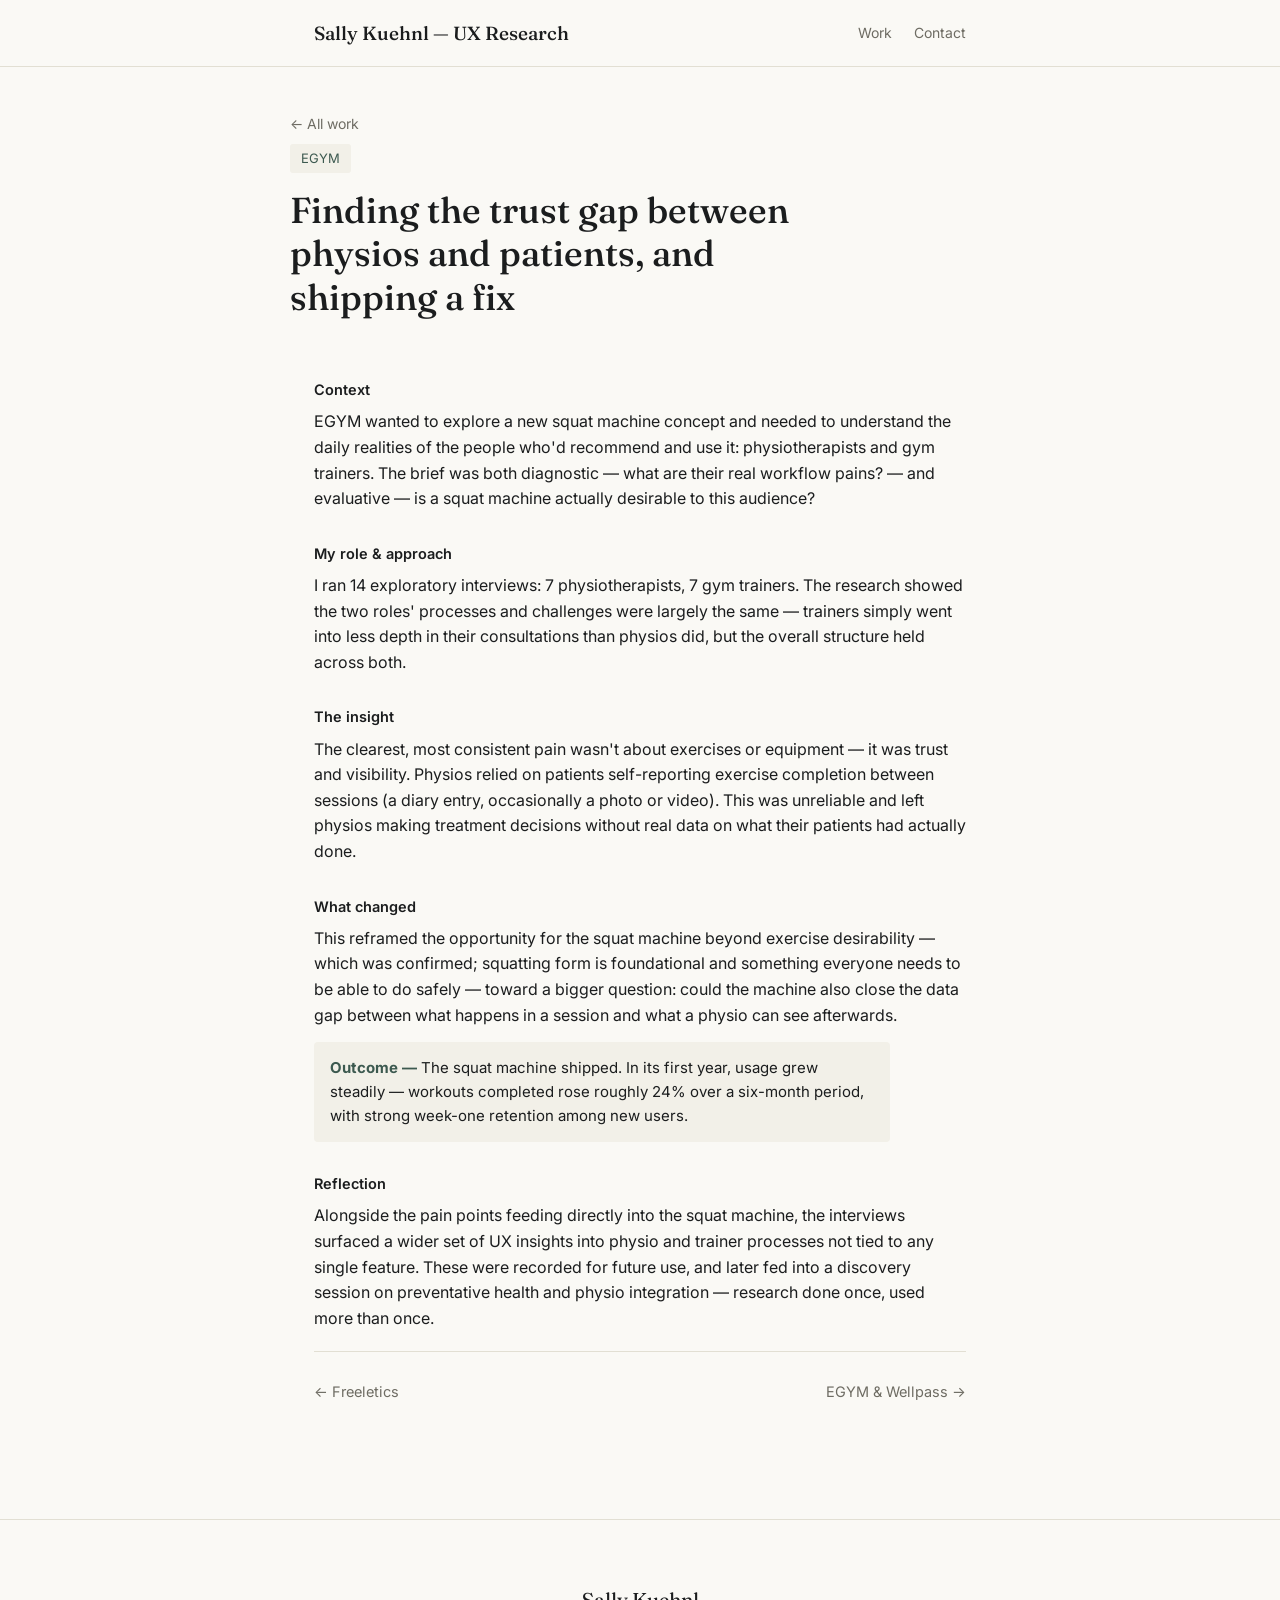
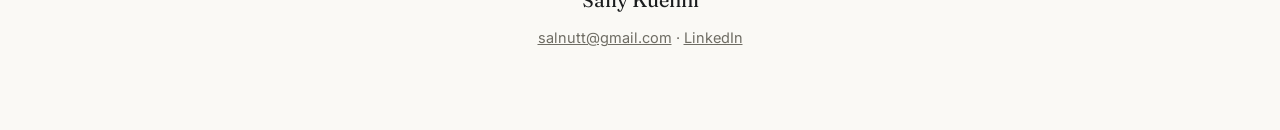
==== work/egym-physios.html @ f42b3ce6 "Restructure into index + separate case study pages Splits the single-page portfolio into a scannable" ====
<!DOCTYPE html>
<html lang="en">
<head>
<meta charset="UTF-8">
<meta name="viewport" content="width=device-width, initial-scale=1, viewport-fit=cover">
<title>EGYM — Sally Kuehnl</title>
<link rel="preconnect" href="https://fonts.googleapis.com">
<link rel="preconnect" href="https://fonts.gstatic.com" crossorigin>
<link href="https://fonts.googleapis.com/css2?family=Fraunces:opsz,wght@9..144,400;9..144,500;9..144,600&family=Inter:wght@400;500;600&display=swap" rel="stylesheet">
<link rel="stylesheet" href="../style.css">
</head>
<body>

<header>
  <div class="wrap row">
    <a class="name" href="../index.html">Sally Kuehnl — UX Research</a>
    <nav>
      <a href="../index.html#work">Work</a>
      <a href="../index.html#contact">Contact</a>
    </nav>
  </div>
</header>

<div class="wrap case-header">
  <a class="back-link" href="../index.html#work">← All work</a>
  <div><span class="tag-solo">EGYM</span></div>
  <h1 class="title">Finding the trust gap between physios and patients, and shipping a fix</h1>
</div>

<section class="body">
  <div class="wrap">
    <h3 class="sub">Context</h3>
    <p>EGYM wanted to explore a new squat machine concept and needed to understand the daily realities of the people who'd recommend and use it: physiotherapists and gym trainers. The brief was both diagnostic — what are their real workflow pains? — and evaluative — is a squat machine actually desirable to this audience?</p>

    <h3 class="sub">My role &amp; approach</h3>
    <p>I ran 14 exploratory interviews: 7 physiotherapists, 7 gym trainers. The research showed the two roles' processes and challenges were largely the same — trainers simply went into less depth in their consultations than physios did, but the overall structure held across both.</p>

    <h3 class="sub">The insight</h3>
    <p>The clearest, most consistent pain wasn't about exercises or equipment — it was trust and visibility. Physios relied on patients self-reporting exercise completion between sessions (a diary entry, occasionally a photo or video). This was unreliable and left physios making treatment decisions without real data on what their patients had actually done.</p>

    <h3 class="sub">What changed</h3>
    <p>This reframed the opportunity for the squat machine beyond exercise desirability — which was confirmed; squatting form is foundational and something everyone needs to be able to do safely — toward a bigger question: could the machine also close the data gap between what happens in a session and what a physio can see afterwards.</p>

    <div class="proof"><b>Outcome —</b> The squat machine shipped. In its first year, usage grew steadily — workouts completed rose roughly 24% over a six-month period, with strong week-one retention among new users.</div>

    <h3 class="sub">Reflection</h3>
    <p>Alongside the pain points feeding directly into the squat machine, the interviews surfaced a wider set of UX insights into physio and trainer processes not tied to any single feature. These were recorded for future use, and later fed into a discovery session on preventative health and physio integration — research done once, used more than once.</p>

    <div class="case-nav">
      <a href="freeletics.html">← Freeletics</a>
      <a href="egym-wellpass.html">EGYM &amp; Wellpass →</a>
    </div>
  </div>
</section>

<footer id="contact">
  <div class="name2">Sally Kuehnl</div>
  <p><a href="mailto:salnutt@gmail.com">salnutt@gmail.com</a> · <a href="https://www.linkedin.com/in/sallykuehnl/" target="_blank" rel="noopener">LinkedIn</a></p>
</footer>

</body>
</html>
---- style.css ----
:root{
  --bg:#FAF9F5; --ink:#1B1D1E; --muted:#6E6C63; --accent:#3C594F;
  --line:#E2DFD3; --card:#F2F0E8; --serif:'Fraunces',Georgia,serif; --sans:'Inter',-apple-system,sans-serif;
}
@media (prefers-color-scheme: dark){
  :root:not([data-theme="light"]){ --bg:#17181A; --ink:#EDEBE4; --muted:#9C998E; --accent:#7FA895; --line:#2C2E2C; --card:#1F2120; }
}
:root[data-theme="dark"]{ --bg:#17181A; --ink:#EDEBE4; --muted:#9C998E; --accent:#7FA895; --line:#2C2E2C; --card:#1F2120; }
*{margin:0;padding:0;box-sizing:border-box;}
html{scroll-behavior:smooth;}
body{background:var(--bg);color:var(--ink);font-family:var(--sans);line-height:1.6;-webkit-font-smoothing:antialiased;}
a{color:inherit;}
.wrap{max-width:700px;margin:0 auto;padding:0 24px;}

header{position:sticky;top:0;padding:18px 0;background:var(--bg);border-bottom:1px solid var(--line);z-index:10;}
header .row{display:flex;justify-content:space-between;align-items:center;gap:16px;flex-wrap:wrap;}
header .name{font-family:var(--serif);font-size:19px;font-weight:500;text-decoration:none;}
nav{display:flex;gap:22px;font-size:14px;color:var(--muted);}
nav a{text-decoration:none;}
nav a:hover{color:var(--accent);}

.back-link{display:inline-flex;align-items:center;gap:6px;font-size:14px;color:var(--muted);text-decoration:none;margin-bottom:8px;}
.back-link:hover{color:var(--accent);}

.hero{padding:76px 0 54px;}
.hero h1{font-family:var(--serif);font-weight:500;font-size:clamp(30px,5vw,44px);line-height:1.18;max-width:16ch;}
.hero p{margin-top:22px;max-width:56ch;color:var(--muted);font-size:16.5px;}
.hero .thread{margin-top:28px;font-size:15px;color:var(--ink);border-left:2px solid var(--accent);padding-left:16px;max-width:52ch;}

/* Work index */
.work-index{padding:8px 0 60px;}
.work-row{display:block;padding:28px 0;border-top:1px solid var(--line);text-decoration:none;color:inherit;}
.work-row:first-child{border-top:none;}
.work-row .meta{display:flex;justify-content:space-between;align-items:baseline;gap:16px;margin-bottom:8px;}
.work-row .tag{font-size:13px;color:var(--accent);}
.work-row .arrow{font-size:14px;color:var(--muted);opacity:0;transform:translateX(-4px);transition:opacity .15s ease, transform .15s ease;}
.work-row:hover .arrow{opacity:1;transform:translateX(0);}
.work-row h2{font-family:var(--serif);font-weight:500;font-size:clamp(19px,2.6vw,23px);line-height:1.32;max-width:34ch;}
.work-row p{margin-top:8px;color:var(--muted);font-size:15px;max-width:58ch;}

/* Case study page */
.case-header{padding:44px 0 8px;}
.tag-solo{display:inline-block;font-size:13px;color:var(--accent);background:var(--card);padding:4px 11px;border-radius:3px;margin-bottom:16px;}
h1.title{font-family:var(--serif);font-weight:500;font-size:clamp(26px,4.2vw,36px);line-height:1.22;max-width:22ch;}
section.body{padding:20px 0 56px;}
h3.sub{font-family:var(--sans);font-weight:600;font-size:14.5px;margin:30px 0 8px;color:var(--ink);}
section.body p{max-width:66ch;color:var(--ink);font-size:16px;}
section.body p + p{margin-top:14px;}
.proof{margin-top:14px;padding:14px 16px;background:var(--card);border-radius:4px;font-size:15px;max-width:64ch;}
.proof b{color:var(--accent);}
.part{margin-top:36px;}
.part h4{font-family:var(--serif);font-weight:500;font-size:18px;margin-bottom:10px;}
.matrix{margin-top:20px;max-width:460px;}
.matrix svg{width:100%;height:auto;}

.case-nav{display:flex;justify-content:space-between;padding:28px 0 60px;border-top:1px solid var(--line);margin-top:20px;font-size:14.5px;}
.case-nav a{text-decoration:none;color:var(--muted);}
.case-nav a:hover{color:var(--accent);}

footer{padding:64px 24px 80px;text-align:center;border-top:1px solid var(--line);}
footer p{color:var(--muted);font-size:14.5px;}
footer .name2{font-family:var(--serif);font-size:20px;margin-bottom:10px;}

@media (max-width:560px){ nav{gap:14px;font-size:13px;} .hero{padding:56px 0 40px;} }
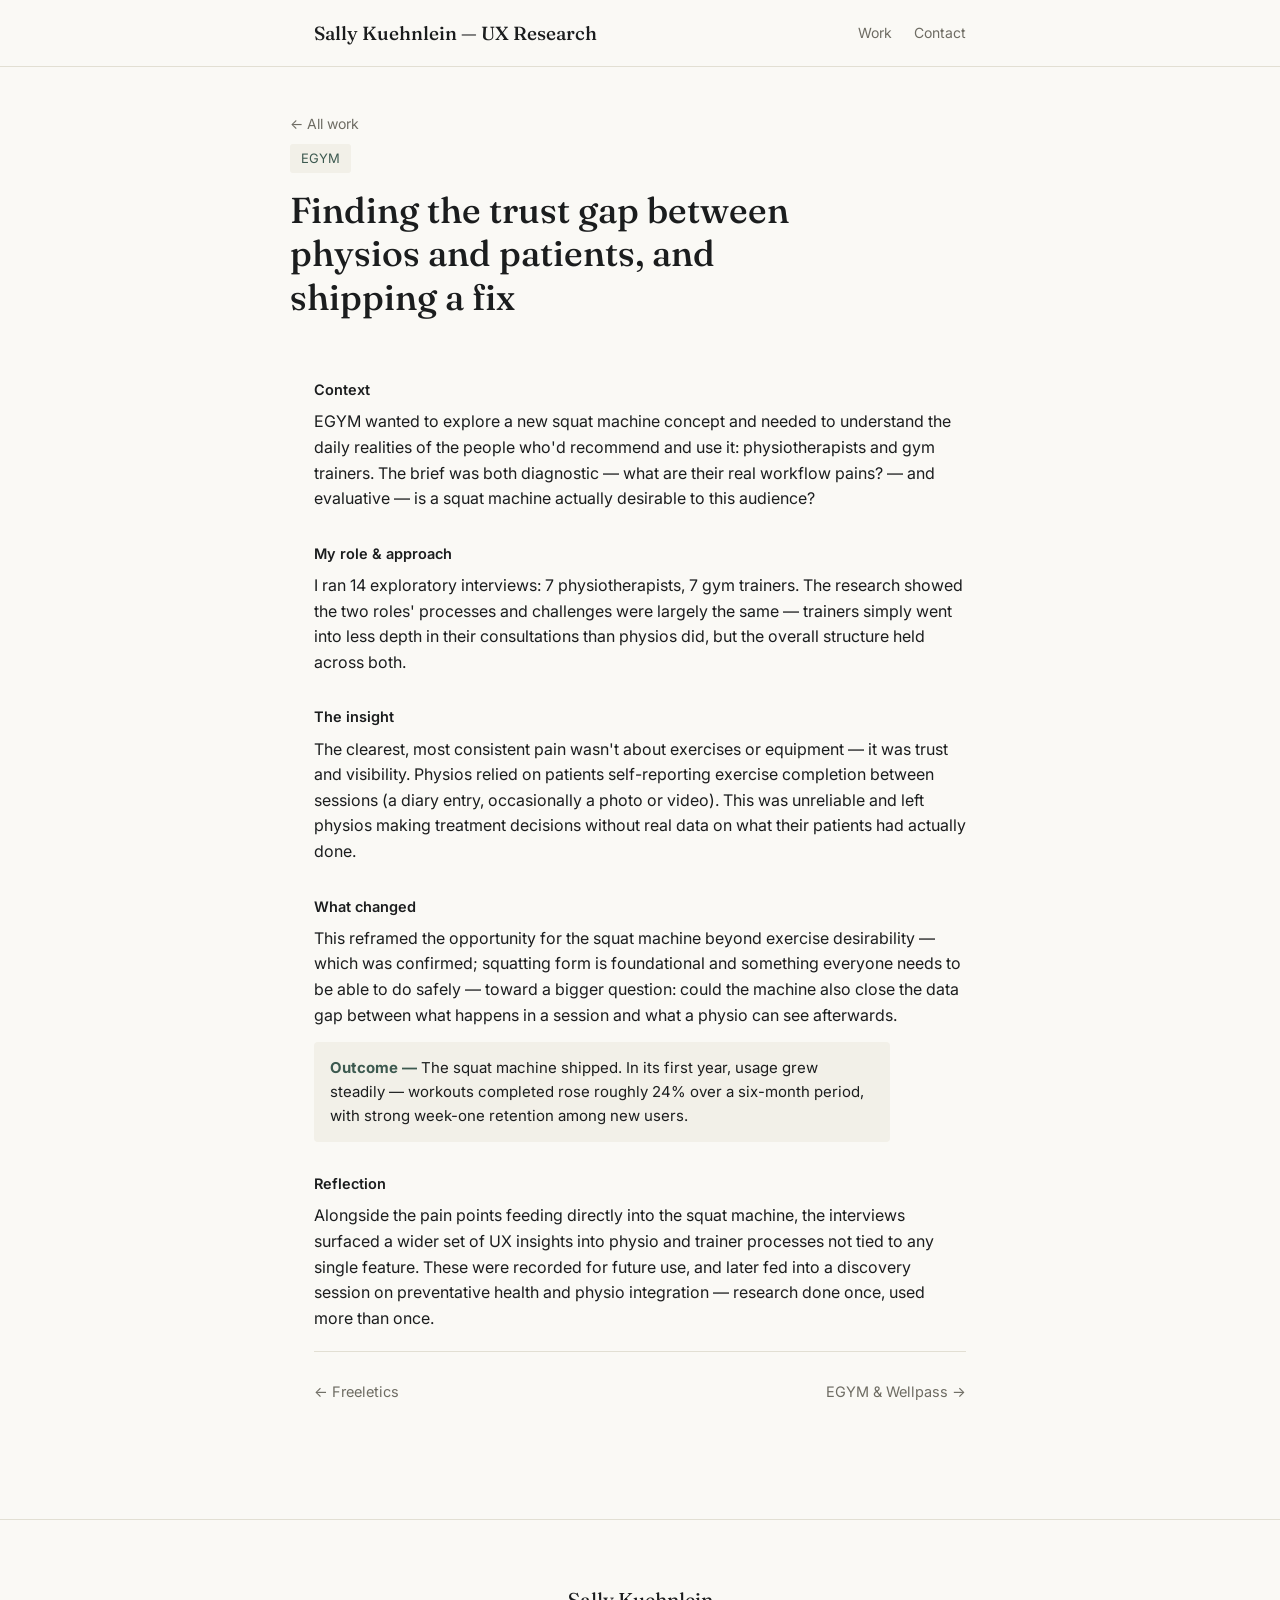
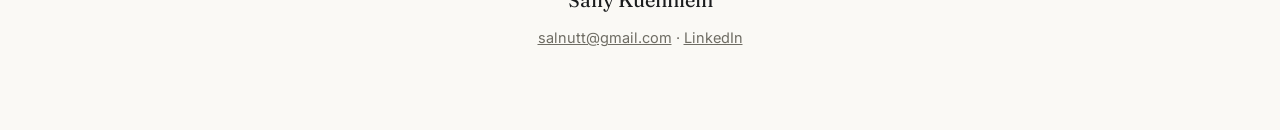
==== commit be3c6a04: "Fix name to Sally Kuehnlein throughout Co-Authored-By: Claude Sonnet 5 <noreply@anthropic.com> Claud" ====
--- a/work/egym-physios.html
+++ b/work/egym-physios.html
@@ -3,7 +3,7 @@
 <head>
 <meta charset="UTF-8">
 <meta name="viewport" content="width=device-width, initial-scale=1, viewport-fit=cover">
-<title>EGYM — Sally Kuehnl</title>
+<title>EGYM — Sally Kuehnlein</title>
 <link rel="preconnect" href="https://fonts.googleapis.com">
 <link rel="preconnect" href="https://fonts.gstatic.com" crossorigin>
 <link href="https://fonts.googleapis.com/css2?family=Fraunces:opsz,wght@9..144,400;9..144,500;9..144,600&family=Inter:wght@400;500;600&display=swap" rel="stylesheet">
@@ -13,7 +13,7 @@
 
 <header>
   <div class="wrap row">
-    <a class="name" href="../index.html">Sally Kuehnl — UX Research</a>
+    <a class="name" href="../index.html">Sally Kuehnlein — UX Research</a>
     <nav>
       <a href="../index.html#work">Work</a>
       <a href="../index.html#contact">Contact</a>
@@ -54,7 +54,7 @@
 </section>
 
 <footer id="contact">
-  <div class="name2">Sally Kuehnl</div>
+  <div class="name2">Sally Kuehnlein</div>
   <p><a href="mailto:salnutt@gmail.com">salnutt@gmail.com</a> · <a href="https://www.linkedin.com/in/sallykuehnl/" target="_blank" rel="noopener">LinkedIn</a></p>
 </footer>
 
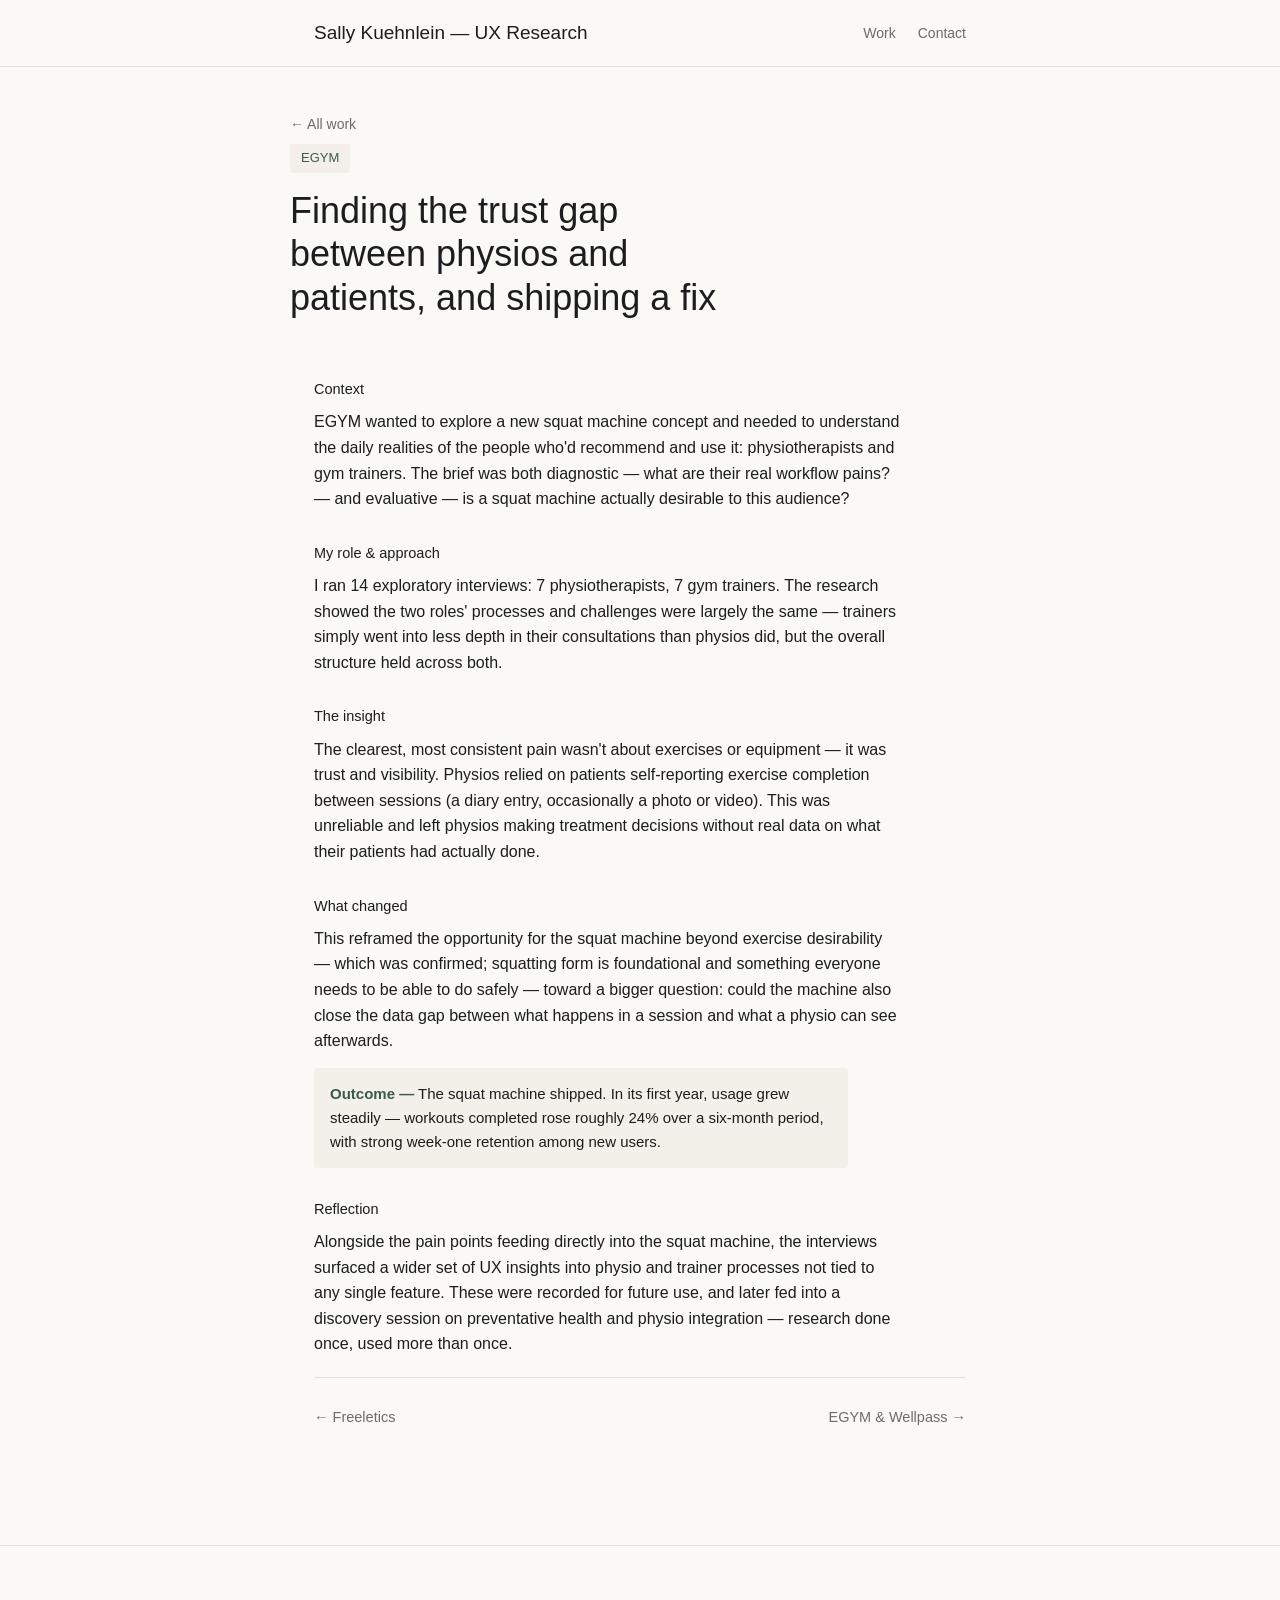
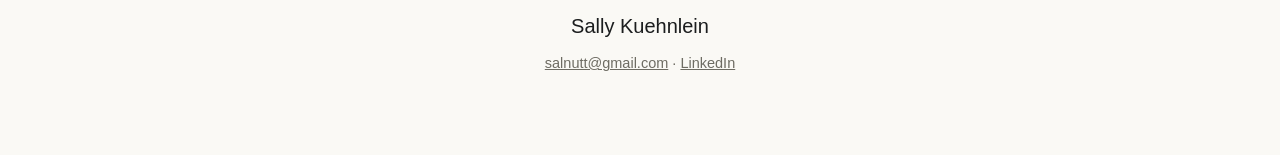
==== commit 8451a019: "Switch typography to match Helvetica Neue reference site Removes Fraunces/Inter Google Fonts in favo" ====
--- a/work/egym-physios.html
+++ b/work/egym-physios.html
@@ -4,9 +4,6 @@
 <meta charset="UTF-8">
 <meta name="viewport" content="width=device-width, initial-scale=1, viewport-fit=cover">
 <title>EGYM — Sally Kuehnlein</title>
-<link rel="preconnect" href="https://fonts.googleapis.com">
-<link rel="preconnect" href="https://fonts.gstatic.com" crossorigin>
-<link href="https://fonts.googleapis.com/css2?family=Fraunces:opsz,wght@9..144,400;9..144,500;9..144,600&family=Inter:wght@400;500;600&display=swap" rel="stylesheet">
 <link rel="stylesheet" href="../style.css">
 </head>
 <body>
--- a/style.css
+++ b/style.css
@@ -1,6 +1,8 @@
 :root{
   --bg:#FAF9F5; --ink:#1B1D1E; --muted:#6E6C63; --accent:#3C594F;
-  --line:#E2DFD3; --card:#F2F0E8; --serif:'Fraunces',Georgia,serif; --sans:'Inter',-apple-system,sans-serif;
+  --line:#E2DFD3; --card:#F2F0E8;
+  --serif:"Helvetica Neue", Helvetica, Arial, sans-serif;
+  --sans:"Helvetica Neue", Helvetica, Arial, sans-serif;
 }
 @media (prefers-color-scheme: dark){
   :root:not([data-theme="light"]){ --bg:#17181A; --ink:#EDEBE4; --muted:#9C998E; --accent:#7FA895; --line:#2C2E2C; --card:#1F2120; }
@@ -8,7 +10,7 @@
 :root[data-theme="dark"]{ --bg:#17181A; --ink:#EDEBE4; --muted:#9C998E; --accent:#7FA895; --line:#2C2E2C; --card:#1F2120; }
 *{margin:0;padding:0;box-sizing:border-box;}
 html{scroll-behavior:smooth;}
-body{background:var(--bg);color:var(--ink);font-family:var(--sans);line-height:1.6;-webkit-font-smoothing:antialiased;}
+body{background:var(--bg);color:var(--ink);font-family:var(--sans);font-weight:300;line-height:1.6;-webkit-font-smoothing:antialiased;}
 a{color:inherit;}
 .wrap{max-width:700px;margin:0 auto;padding:0 24px;}
 
@@ -43,15 +45,20 @@
 .tag-solo{display:inline-block;font-size:13px;color:var(--accent);background:var(--card);padding:4px 11px;border-radius:3px;margin-bottom:16px;}
 h1.title{font-family:var(--serif);font-weight:500;font-size:clamp(26px,4.2vw,36px);line-height:1.22;max-width:22ch;}
 section.body{padding:20px 0 56px;}
-h3.sub{font-family:var(--sans);font-weight:600;font-size:14.5px;margin:30px 0 8px;color:var(--ink);}
+h3.sub{font-family:var(--sans);font-weight:500;font-size:14.5px;margin:30px 0 8px;color:var(--ink);}
 section.body p{max-width:66ch;color:var(--ink);font-size:16px;}
 section.body p + p{margin-top:14px;}
 .proof{margin-top:14px;padding:14px 16px;background:var(--card);border-radius:4px;font-size:15px;max-width:64ch;}
 .proof b{color:var(--accent);}
 .part{margin-top:36px;}
 .part h4{font-family:var(--serif);font-weight:500;font-size:18px;margin-bottom:10px;}
-.matrix{margin-top:20px;max-width:460px;}
-.matrix svg{width:100%;height:auto;}
+.matrix{margin:24px 0 8px;max-width:100%;}
+.matrix svg{width:100%;height:auto;display:block;}
+.matrix figcaption{margin-top:10px;font-size:13px;color:var(--muted);max-width:60ch;}
+
+.case-image{margin:28px auto 8px;max-width:420px;}
+.case-image img{width:100%;height:auto;display:block;border-radius:4px;border:1px solid var(--line);}
+.case-image figcaption{margin-top:10px;font-size:13px;color:var(--muted);}
 
 .case-nav{display:flex;justify-content:space-between;padding:28px 0 60px;border-top:1px solid var(--line);margin-top:20px;font-size:14.5px;}
 .case-nav a{text-decoration:none;color:var(--muted);}
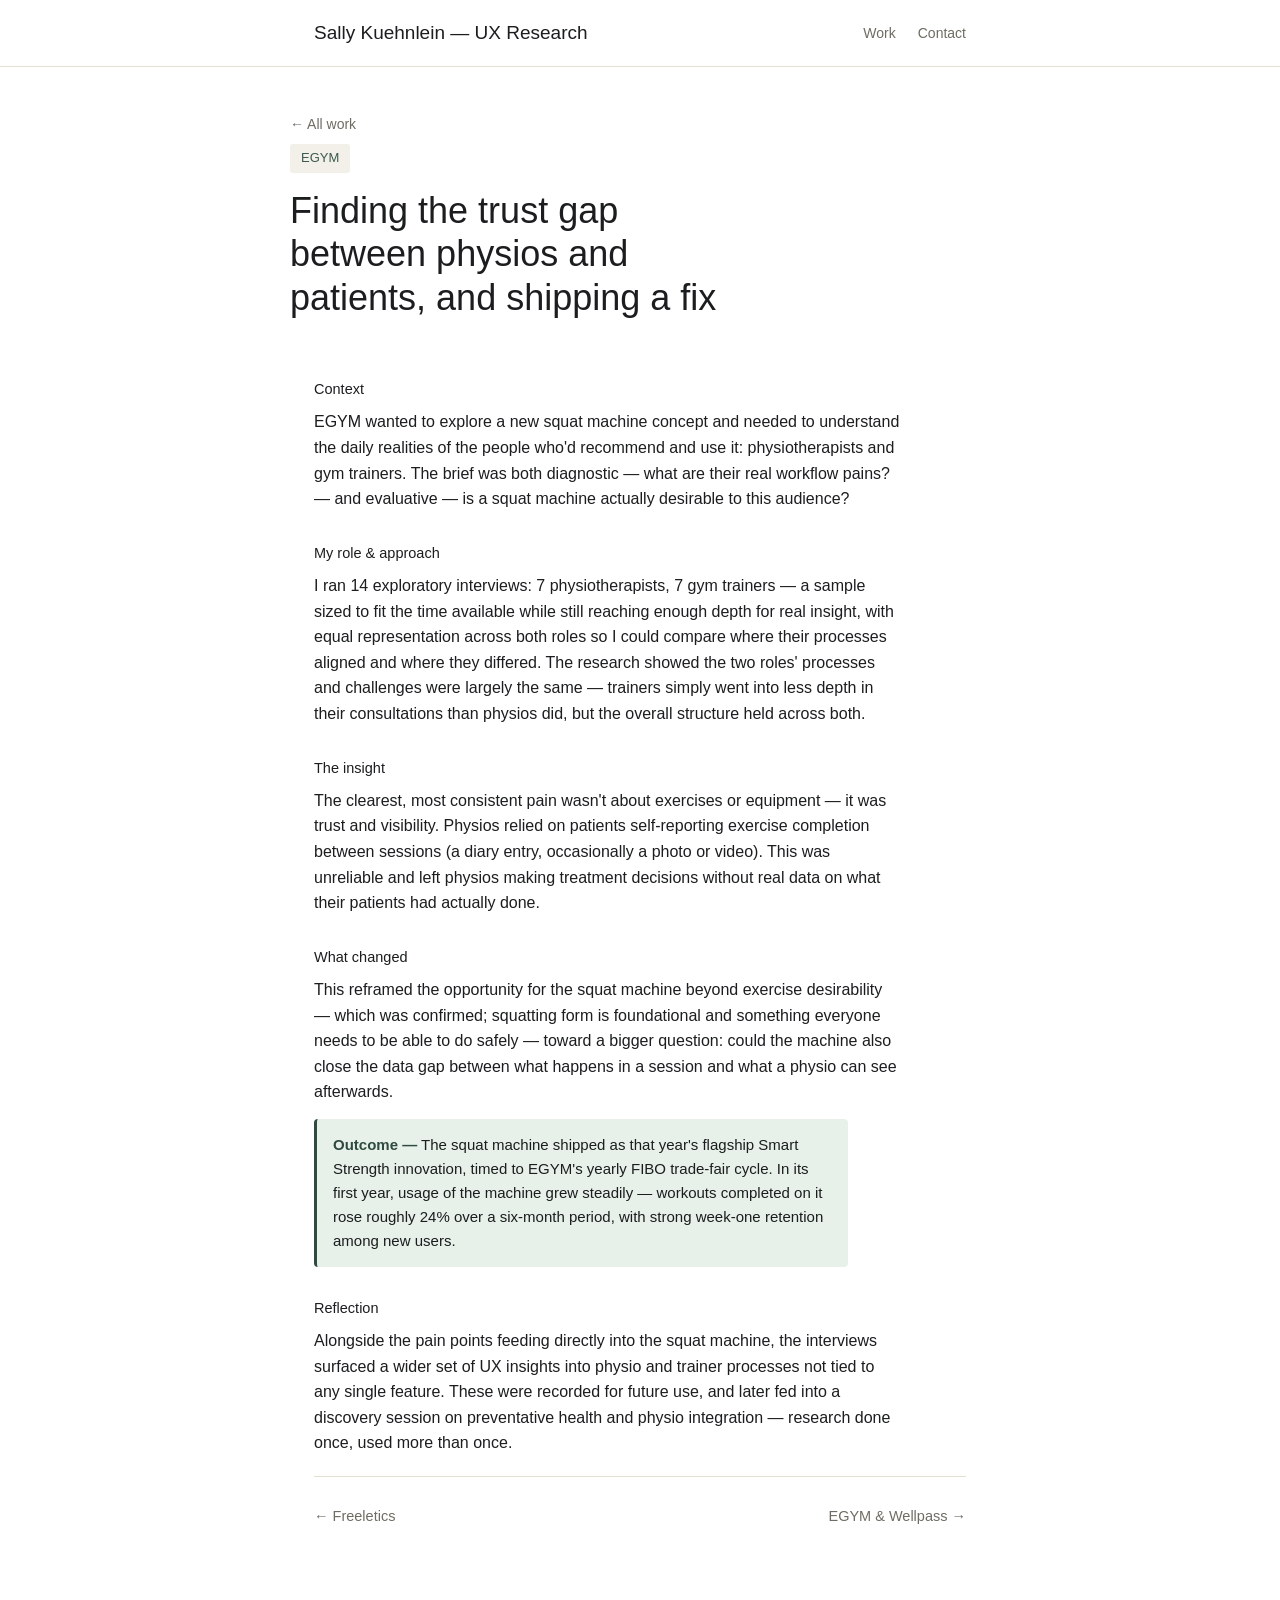
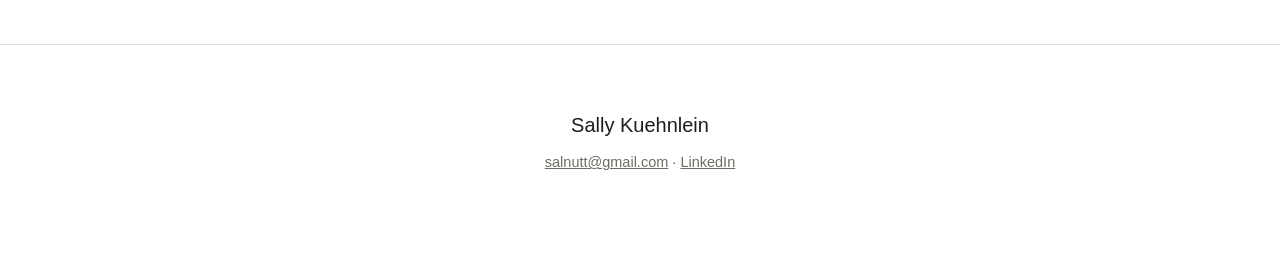
==== commit 79cefa00: "Add sample rationale and scope the squat machine metric honestly Co-Authored-By: Claude Sonnet 5 <no" ====
--- a/work/egym-physios.html
+++ b/work/egym-physios.html
@@ -30,7 +30,7 @@
     <p>EGYM wanted to explore a new squat machine concept and needed to understand the daily realities of the people who'd recommend and use it: physiotherapists and gym trainers. The brief was both diagnostic — what are their real workflow pains? — and evaluative — is a squat machine actually desirable to this audience?</p>
 
     <h3 class="sub">My role &amp; approach</h3>
-    <p>I ran 14 exploratory interviews: 7 physiotherapists, 7 gym trainers. The research showed the two roles' processes and challenges were largely the same — trainers simply went into less depth in their consultations than physios did, but the overall structure held across both.</p>
+    <p>I ran 14 exploratory interviews: 7 physiotherapists, 7 gym trainers — a sample sized to fit the time available while still reaching enough depth for real insight, with equal representation across both roles so I could compare where their processes aligned and where they differed. The research showed the two roles' processes and challenges were largely the same — trainers simply went into less depth in their consultations than physios did, but the overall structure held across both.</p>
 
     <h3 class="sub">The insight</h3>
     <p>The clearest, most consistent pain wasn't about exercises or equipment — it was trust and visibility. Physios relied on patients self-reporting exercise completion between sessions (a diary entry, occasionally a photo or video). This was unreliable and left physios making treatment decisions without real data on what their patients had actually done.</p>
@@ -38,7 +38,7 @@
     <h3 class="sub">What changed</h3>
     <p>This reframed the opportunity for the squat machine beyond exercise desirability — which was confirmed; squatting form is foundational and something everyone needs to be able to do safely — toward a bigger question: could the machine also close the data gap between what happens in a session and what a physio can see afterwards.</p>
 
-    <div class="proof"><b>Outcome —</b> The squat machine shipped. In its first year, usage grew steadily — workouts completed rose roughly 24% over a six-month period, with strong week-one retention among new users.</div>
+    <div class="proof"><b>Outcome —</b> The squat machine shipped as that year's flagship Smart Strength innovation, timed to EGYM's yearly FIBO trade-fair cycle. In its first year, usage of the machine grew steadily — workouts completed on it rose roughly 24% over a six-month period, with strong week-one retention among new users.</div>
 
     <h3 class="sub">Reflection</h3>
     <p>Alongside the pain points feeding directly into the squat machine, the interviews surfaced a wider set of UX insights into physio and trainer processes not tied to any single feature. These were recorded for future use, and later fed into a discovery session on preventative health and physio integration — research done once, used more than once.</p>
--- a/style.css
+++ b/style.css
@@ -1,13 +1,13 @@
 :root{
-  --bg:#FAF9F5; --ink:#1B1D1E; --muted:#6E6C63; --accent:#3C594F;
-  --line:#E2DFD3; --card:#F2F0E8;
+  --bg:#FFFFFF; --ink:#1B1D1E; --muted:#6E6C63; --accent:#3C594F;
+  --line:#E2DFD3; --card:#F2F0E8; --proof-bg:#E7F1EA; --proof-border:#2F4A40;
   --serif:"Helvetica Neue", Helvetica, Arial, sans-serif;
   --sans:"Helvetica Neue", Helvetica, Arial, sans-serif;
 }
 @media (prefers-color-scheme: dark){
-  :root:not([data-theme="light"]){ --bg:#17181A; --ink:#EDEBE4; --muted:#9C998E; --accent:#7FA895; --line:#2C2E2C; --card:#1F2120; }
+  :root:not([data-theme="light"]){ --bg:#17181A; --ink:#EDEBE4; --muted:#9C998E; --accent:#7FA895; --line:#2C2E2C; --card:#1F2120; --proof-bg:#1C2620; --proof-border:#5C8B72; }
 }
-:root[data-theme="dark"]{ --bg:#17181A; --ink:#EDEBE4; --muted:#9C998E; --accent:#7FA895; --line:#2C2E2C; --card:#1F2120; }
+:root[data-theme="dark"]{ --bg:#17181A; --ink:#EDEBE4; --muted:#9C998E; --accent:#7FA895; --line:#2C2E2C; --card:#1F2120; --proof-bg:#1C2620; --proof-border:#5C8B72; }
 *{margin:0;padding:0;box-sizing:border-box;}
 html{scroll-behavior:smooth;}
 body{background:var(--bg);color:var(--ink);font-family:var(--sans);font-weight:300;line-height:1.6;-webkit-font-smoothing:antialiased;}
@@ -48,17 +48,17 @@
 h3.sub{font-family:var(--sans);font-weight:500;font-size:14.5px;margin:30px 0 8px;color:var(--ink);}
 section.body p{max-width:66ch;color:var(--ink);font-size:16px;}
 section.body p + p{margin-top:14px;}
-.proof{margin-top:14px;padding:14px 16px;background:var(--card);border-radius:4px;font-size:15px;max-width:64ch;}
-.proof b{color:var(--accent);}
+.proof{margin-top:14px;padding:14px 16px;background:var(--proof-bg);border-left:3px solid var(--proof-border);border-radius:4px;font-size:15px;max-width:64ch;}
+.proof b{color:var(--proof-border);}
 .part{margin-top:36px;}
 .part h4{font-family:var(--serif);font-weight:500;font-size:18px;margin-bottom:10px;}
-.matrix{margin:24px 0 8px;max-width:100%;}
+.matrix{margin:24px 0 8px;max-width:66ch;}
 .matrix svg{width:100%;height:auto;display:block;}
-.matrix figcaption{margin-top:10px;font-size:13px;color:var(--muted);max-width:60ch;}
+.matrix figcaption{margin-top:10px;font-size:13px;color:var(--muted);max-width:66ch;}
 
-.case-image{margin:28px auto 8px;max-width:420px;}
+.case-image{margin:28px 0 8px;max-width:66ch;}
 .case-image img{width:100%;height:auto;display:block;border-radius:4px;border:1px solid var(--line);}
-.case-image figcaption{margin-top:10px;font-size:13px;color:var(--muted);}
+.case-image figcaption{margin-top:10px;font-size:13px;color:var(--muted);max-width:66ch;}
 
 .case-nav{display:flex;justify-content:space-between;padding:28px 0 60px;border-top:1px solid var(--line);margin-top:20px;font-size:14.5px;}
 .case-nav a{text-decoration:none;color:var(--muted);}
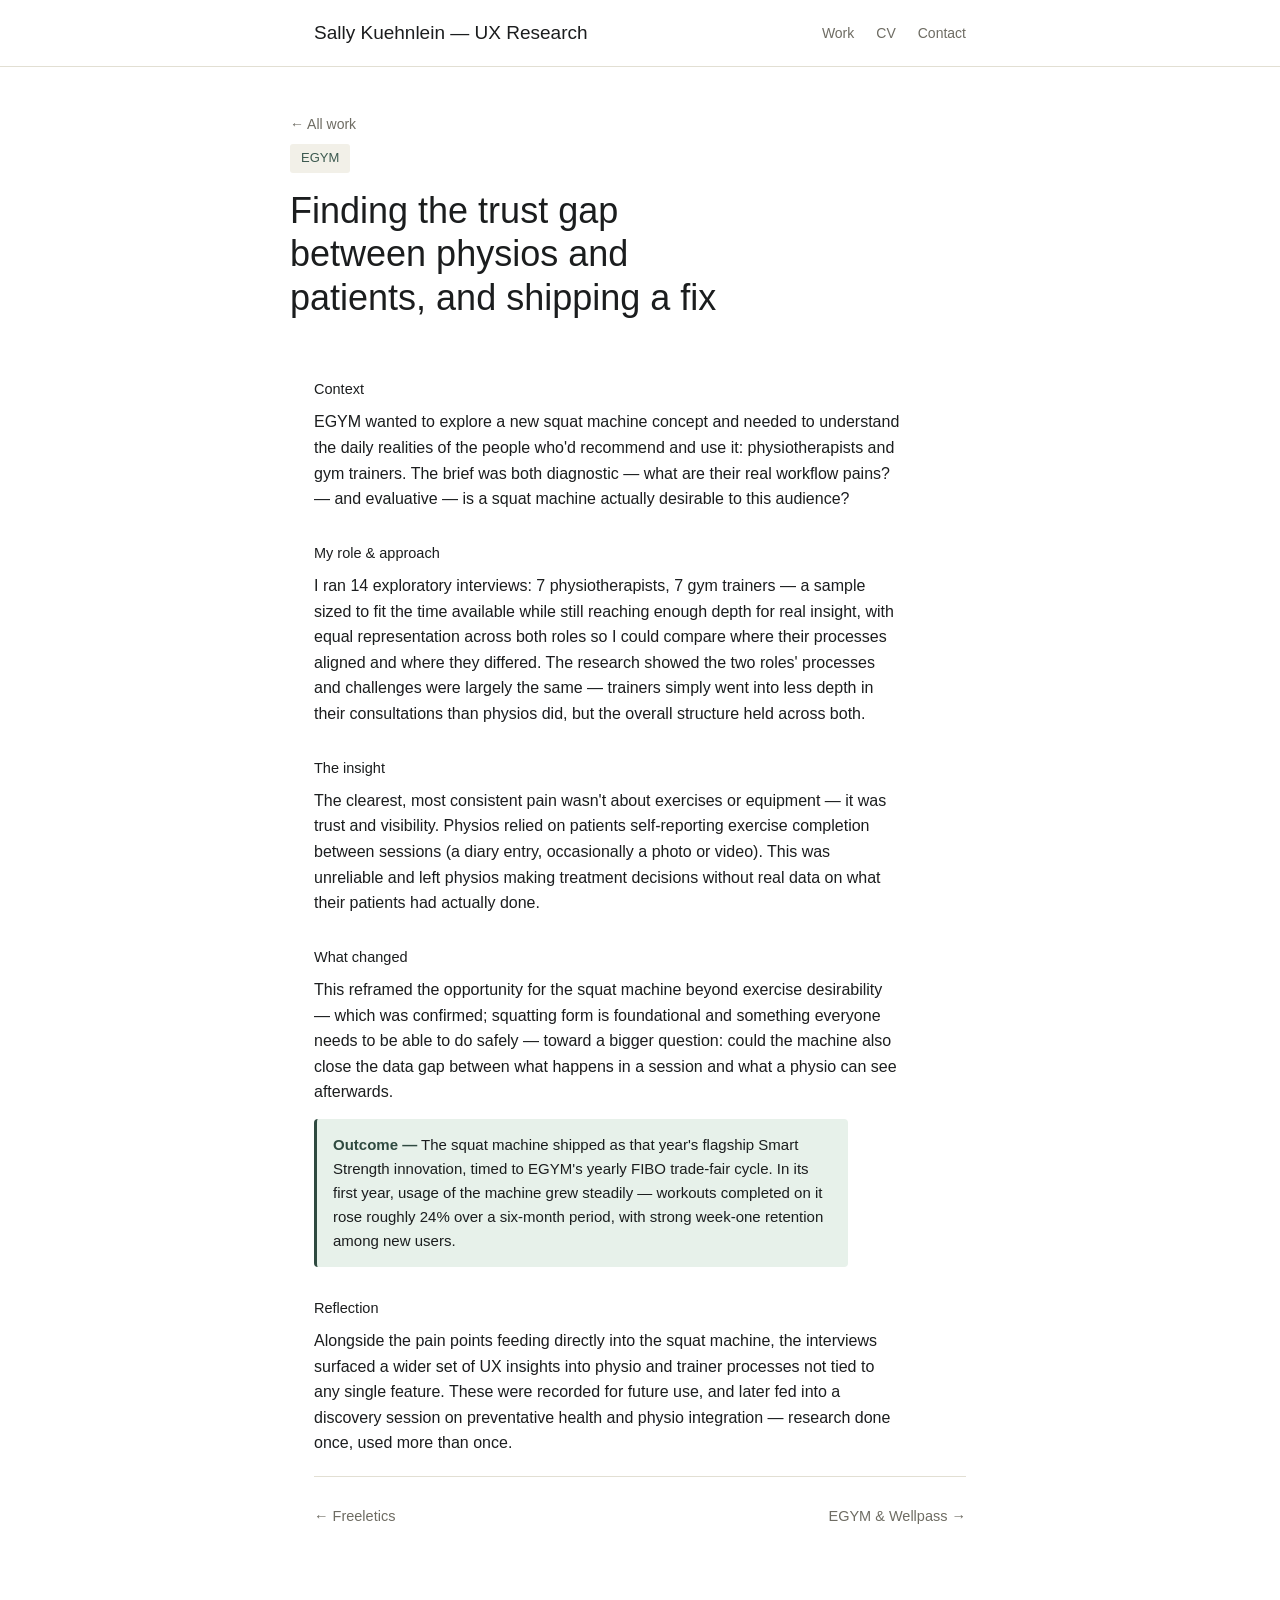
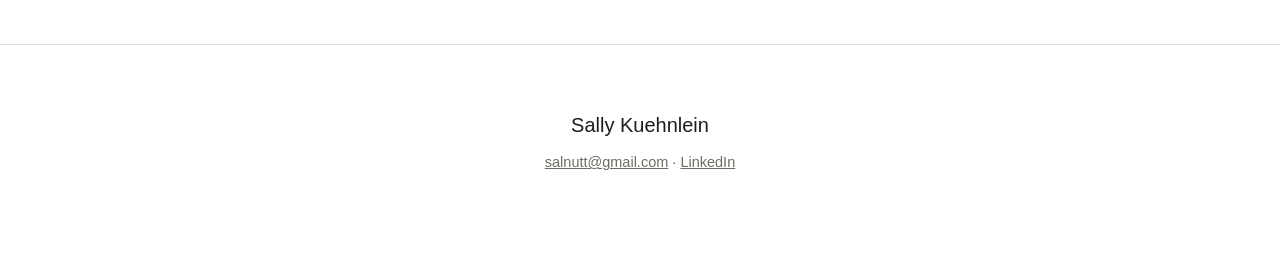
==== commit f513c153: "Add downloadable CV PDF and link it from site nav and footer Exports the finalized two-page CV (matc" ====
--- a/work/egym-physios.html
+++ b/work/egym-physios.html
@@ -13,6 +13,7 @@
     <a class="name" href="../index.html">Sally Kuehnlein — UX Research</a>
     <nav>
       <a href="../index.html#work">Work</a>
+      <a href="../cv/Sally_Kuehnlein_CV.pdf" target="_blank" rel="noopener">CV</a>
       <a href="../index.html#contact">Contact</a>
     </nav>
   </div>
@@ -52,7 +53,7 @@
 
 <footer id="contact">
   <div class="name2">Sally Kuehnlein</div>
-  <p><a href="mailto:salnutt@gmail.com">salnutt@gmail.com</a> · <a href="https://www.linkedin.com/in/sallykuehnl/" target="_blank" rel="noopener">LinkedIn</a></p>
+  <p><a href="mailto:salnutt@gmail.com">salnutt@gmail.com</a> · <a href="https://www.linkedin.com/in/sallykuehnlein/" target="_blank" rel="noopener">LinkedIn</a></p>
 </footer>
 
 </body>
--- a/style.css
+++ b/style.css
@@ -25,7 +25,7 @@
 .back-link:hover{color:var(--accent);}
 
 .hero{padding:76px 0 54px;}
-.hero h1{font-family:var(--serif);font-weight:500;font-size:clamp(30px,5vw,44px);line-height:1.18;max-width:16ch;}
+.hero h1{font-family:var(--serif);font-weight:500;font-size:clamp(26px,4.2vw,36px);line-height:1.22;max-width:30ch;}
 .hero p{margin-top:22px;max-width:56ch;color:var(--muted);font-size:16.5px;}
 .hero .thread{margin-top:28px;font-size:15px;color:var(--ink);border-left:2px solid var(--accent);padding-left:16px;max-width:52ch;}
 
@@ -50,6 +50,9 @@
 section.body p + p{margin-top:14px;}
 .proof{margin-top:14px;padding:14px 16px;background:var(--proof-bg);border-left:3px solid var(--proof-border);border-radius:4px;font-size:15px;max-width:64ch;}
 .proof b{color:var(--proof-border);}
+.ambition{margin-top:14px;padding:14px 16px;background:var(--card);border-left:3px solid var(--line);border-radius:4px;font-size:15px;max-width:64ch;color:var(--ink);}
+.ambition b{color:var(--ink);}
+.tag-wip{display:inline-block;font-size:11px;letter-spacing:.02em;color:var(--muted);border:1px solid var(--line);padding:2px 9px;border-radius:999px;margin-left:8px;vertical-align:middle;font-weight:500;}
 .part{margin-top:36px;}
 .part h4{font-family:var(--serif);font-weight:500;font-size:18px;margin-bottom:10px;}
 .matrix{margin:24px 0 8px;max-width:66ch;}
@@ -67,5 +70,6 @@
 footer{padding:64px 24px 80px;text-align:center;border-top:1px solid var(--line);}
 footer p{color:var(--muted);font-size:14.5px;}
 footer .name2{font-family:var(--serif);font-size:20px;margin-bottom:10px;}
+footer .personal{max-width:58ch;margin:18px auto 0;font-size:13px;color:var(--muted);opacity:.8;line-height:1.55;}
 
 @media (max-width:560px){ nav{gap:14px;font-size:13px;} .hero{padding:56px 0 40px;} }
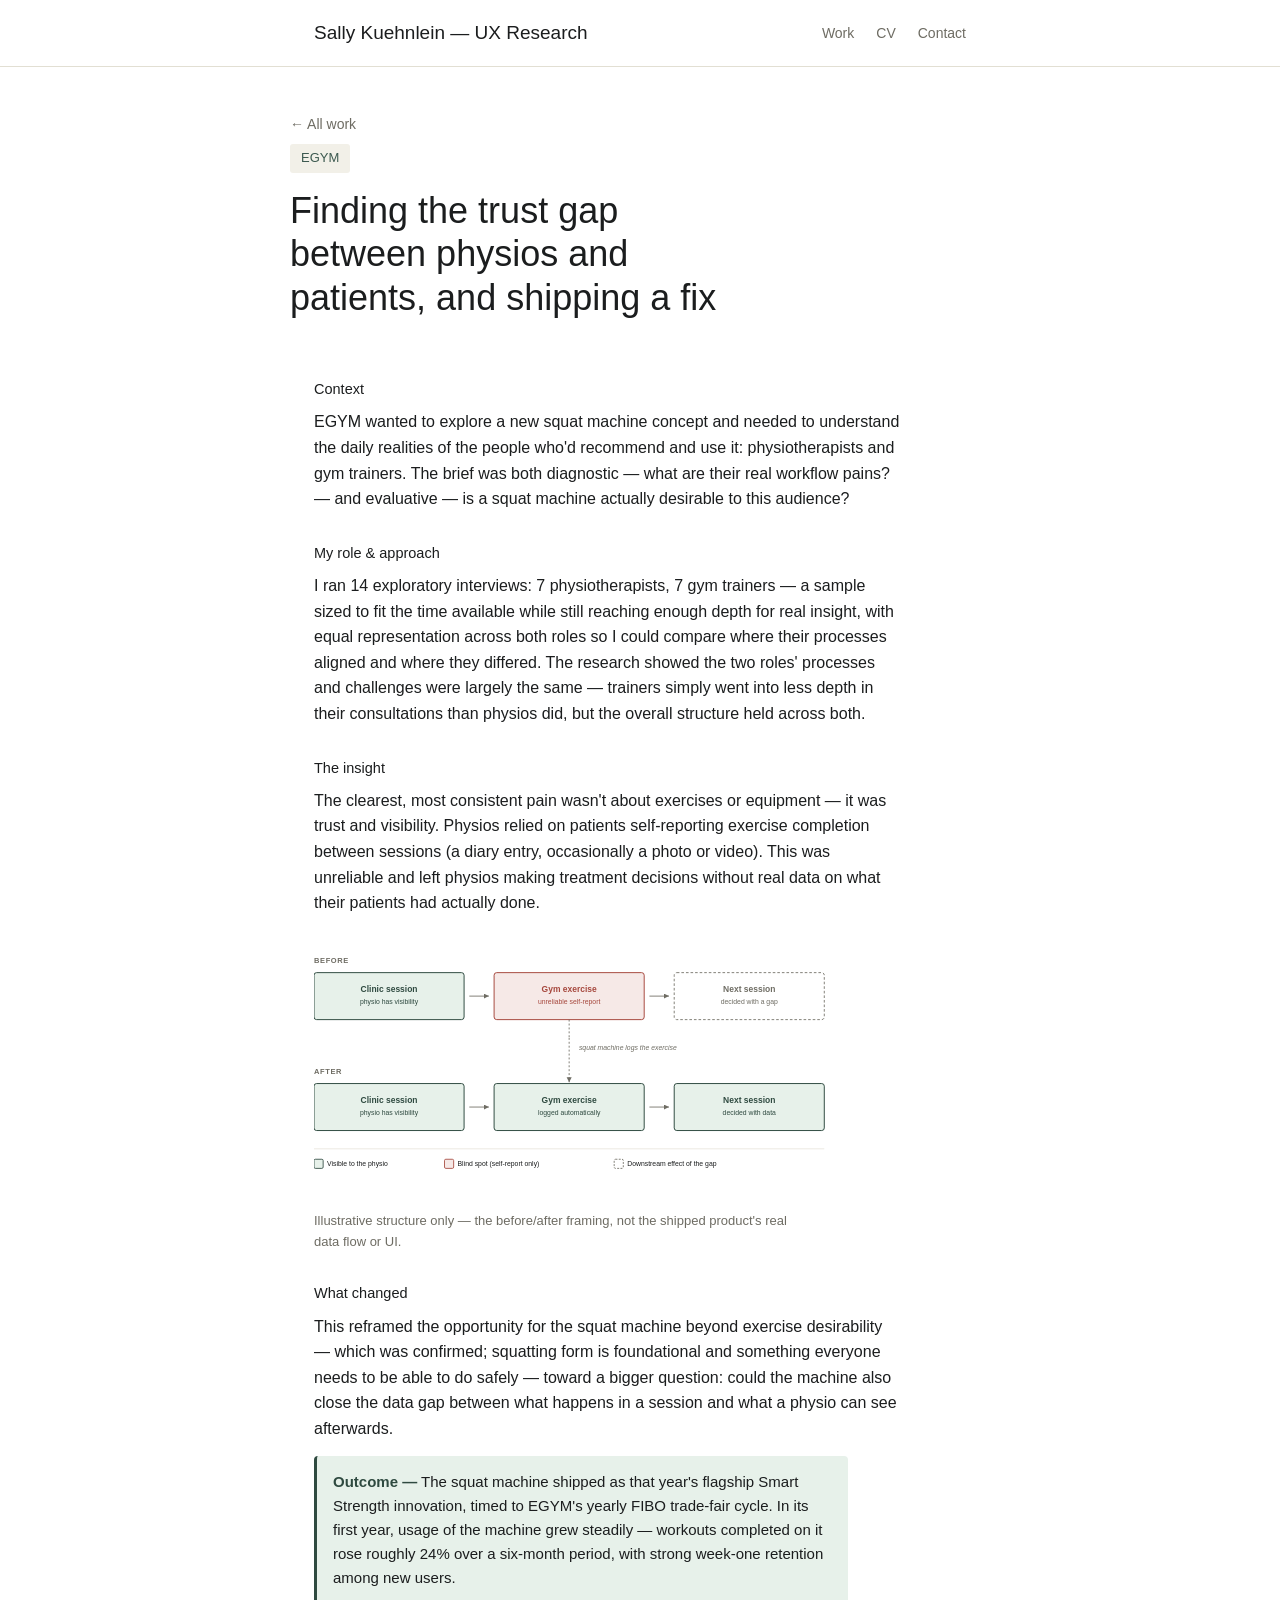
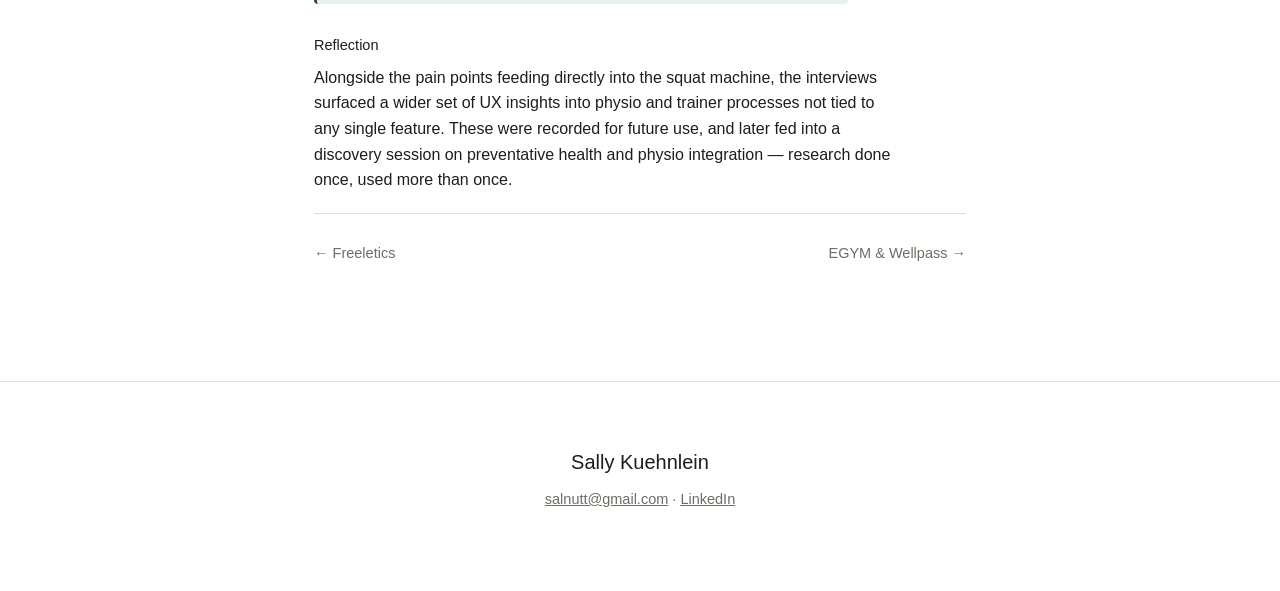
==== commit fd2bfc9f: "Add before/after diagram to the EGYM physios case study Illustrates the core insight — the visibilit" ====
--- a/work/egym-physios.html
+++ b/work/egym-physios.html
@@ -36,6 +36,67 @@
     <h3 class="sub">The insight</h3>
     <p>The clearest, most consistent pain wasn't about exercises or equipment — it was trust and visibility. Physios relied on patients self-reporting exercise completion between sessions (a diary entry, occasionally a photo or video). This was unreliable and left physios making treatment decisions without real data on what their patients had actually done.</p>
 
+    <figure class="matrix">
+      <svg viewBox="0 0 900 400" xmlns="http://www.w3.org/2000/svg" role="img" aria-label="Illustrative before-and-after diagram showing a blind spot between physiotherapy sessions closing once machine-logged exercise data becomes visible">
+
+        <text x="0" y="36" font-size="11.5" font-weight="700" letter-spacing="0.08em" fill="var(--muted)">BEFORE</text>
+        <text x="0" y="206" font-size="11.5" font-weight="700" letter-spacing="0.08em" fill="var(--muted)">AFTER</text>
+
+        <!-- BEFORE row -->
+        <rect x="0" y="50" width="230" height="72" rx="4" fill="#E7F1EA" stroke="#2F4A40" stroke-width="1.5"/>
+        <text x="115" y="80" text-anchor="middle" font-size="13" font-weight="600" fill="#2F4A40">Clinic session</text>
+        <text x="115" y="98" text-anchor="middle" font-size="10.5" fill="#2F4A40">physio has visibility</text>
+
+        <line x1="238" y1="86" x2="268" y2="86" stroke="var(--muted)" stroke-width="1.3" marker-end="url(#arrow)"/>
+
+        <rect x="276" y="50" width="230" height="72" rx="4" fill="#F6E9E7" stroke="#A6483E" stroke-width="1.5"/>
+        <text x="391" y="80" text-anchor="middle" font-size="13" font-weight="600" fill="#A6483E">Gym exercise</text>
+        <text x="391" y="98" text-anchor="middle" font-size="10.5" fill="#A6483E">unreliable self-report</text>
+
+        <line x1="514" y1="86" x2="544" y2="86" stroke="var(--muted)" stroke-width="1.3" marker-end="url(#arrow)"/>
+
+        <rect x="552" y="50" width="230" height="72" rx="4" fill="var(--bg)" stroke="var(--muted)" stroke-width="1.3" stroke-dasharray="4 3"/>
+        <text x="667" y="80" text-anchor="middle" font-size="13" font-weight="600" fill="var(--muted)">Next session</text>
+        <text x="667" y="98" text-anchor="middle" font-size="10.5" fill="var(--muted)">decided with a gap</text>
+
+        <!-- connector between rows -->
+        <line x1="391" y1="122" x2="391" y2="150" stroke="var(--muted)" stroke-width="1.3" stroke-dasharray="3 3"/>
+        <line x1="391" y1="150" x2="391" y2="218" stroke="var(--muted)" stroke-width="1.3" stroke-dasharray="3 3" marker-end="url(#arrow)"/>
+        <text x="406" y="168" font-size="10.5" font-style="italic" fill="var(--muted)">squat machine logs the exercise</text>
+
+        <!-- AFTER row -->
+        <rect x="0" y="220" width="230" height="72" rx="4" fill="#E7F1EA" stroke="#2F4A40" stroke-width="1.5"/>
+        <text x="115" y="250" text-anchor="middle" font-size="13" font-weight="600" fill="#2F4A40">Clinic session</text>
+        <text x="115" y="268" text-anchor="middle" font-size="10.5" fill="#2F4A40">physio has visibility</text>
+
+        <line x1="238" y1="256" x2="268" y2="256" stroke="var(--muted)" stroke-width="1.3" marker-end="url(#arrow)"/>
+
+        <rect x="276" y="220" width="230" height="72" rx="4" fill="#E7F1EA" stroke="#2F4A40" stroke-width="1.5"/>
+        <text x="391" y="250" text-anchor="middle" font-size="13" font-weight="600" fill="#2F4A40">Gym exercise</text>
+        <text x="391" y="268" text-anchor="middle" font-size="10.5" fill="#2F4A40">logged automatically</text>
+
+        <line x1="514" y1="256" x2="544" y2="256" stroke="var(--muted)" stroke-width="1.3" marker-end="url(#arrow)"/>
+
+        <rect x="552" y="220" width="230" height="72" rx="4" fill="#E7F1EA" stroke="#2F4A40" stroke-width="1.5"/>
+        <text x="667" y="250" text-anchor="middle" font-size="13" font-weight="600" fill="#2F4A40">Next session</text>
+        <text x="667" y="268" text-anchor="middle" font-size="10.5" fill="#2F4A40">decided with data</text>
+
+        <defs>
+          <marker id="arrow" markerWidth="8" markerHeight="8" refX="6" refY="3" orient="auto"><path d="M0,0 L6,3 L0,6 z" fill="var(--muted)"/></marker>
+        </defs>
+
+        <!-- legend -->
+        <line x1="0" y1="320" x2="782" y2="320" stroke="var(--line)" stroke-width="1"/>
+        <rect x="0" y="336" width="14" height="14" rx="2" fill="#E7F1EA" stroke="#2F4A40" stroke-width="1.3"/>
+        <text x="20" y="347" font-size="10.5" fill="var(--ink)">Visible to the physio</text>
+        <rect x="200" y="336" width="14" height="14" rx="2" fill="#F6E9E7" stroke="#A6483E" stroke-width="1.3"/>
+        <text x="220" y="347" font-size="10.5" fill="var(--ink)">Blind spot (self-report only)</text>
+        <rect x="460" y="336" width="14" height="14" rx="2" fill="var(--bg)" stroke="var(--muted)" stroke-width="1.3" stroke-dasharray="3 2"/>
+        <text x="480" y="347" font-size="10.5" fill="var(--ink)">Downstream effect of the gap</text>
+      </svg>
+      <figcaption>Illustrative structure only — the before/after framing, not the shipped product's real data flow or UI.</figcaption>
+    </figure>
+
     <h3 class="sub">What changed</h3>
     <p>This reframed the opportunity for the squat machine beyond exercise desirability — which was confirmed; squatting form is foundational and something everyone needs to be able to do safely — toward a bigger question: could the machine also close the data gap between what happens in a session and what a physio can see afterwards.</p>
 
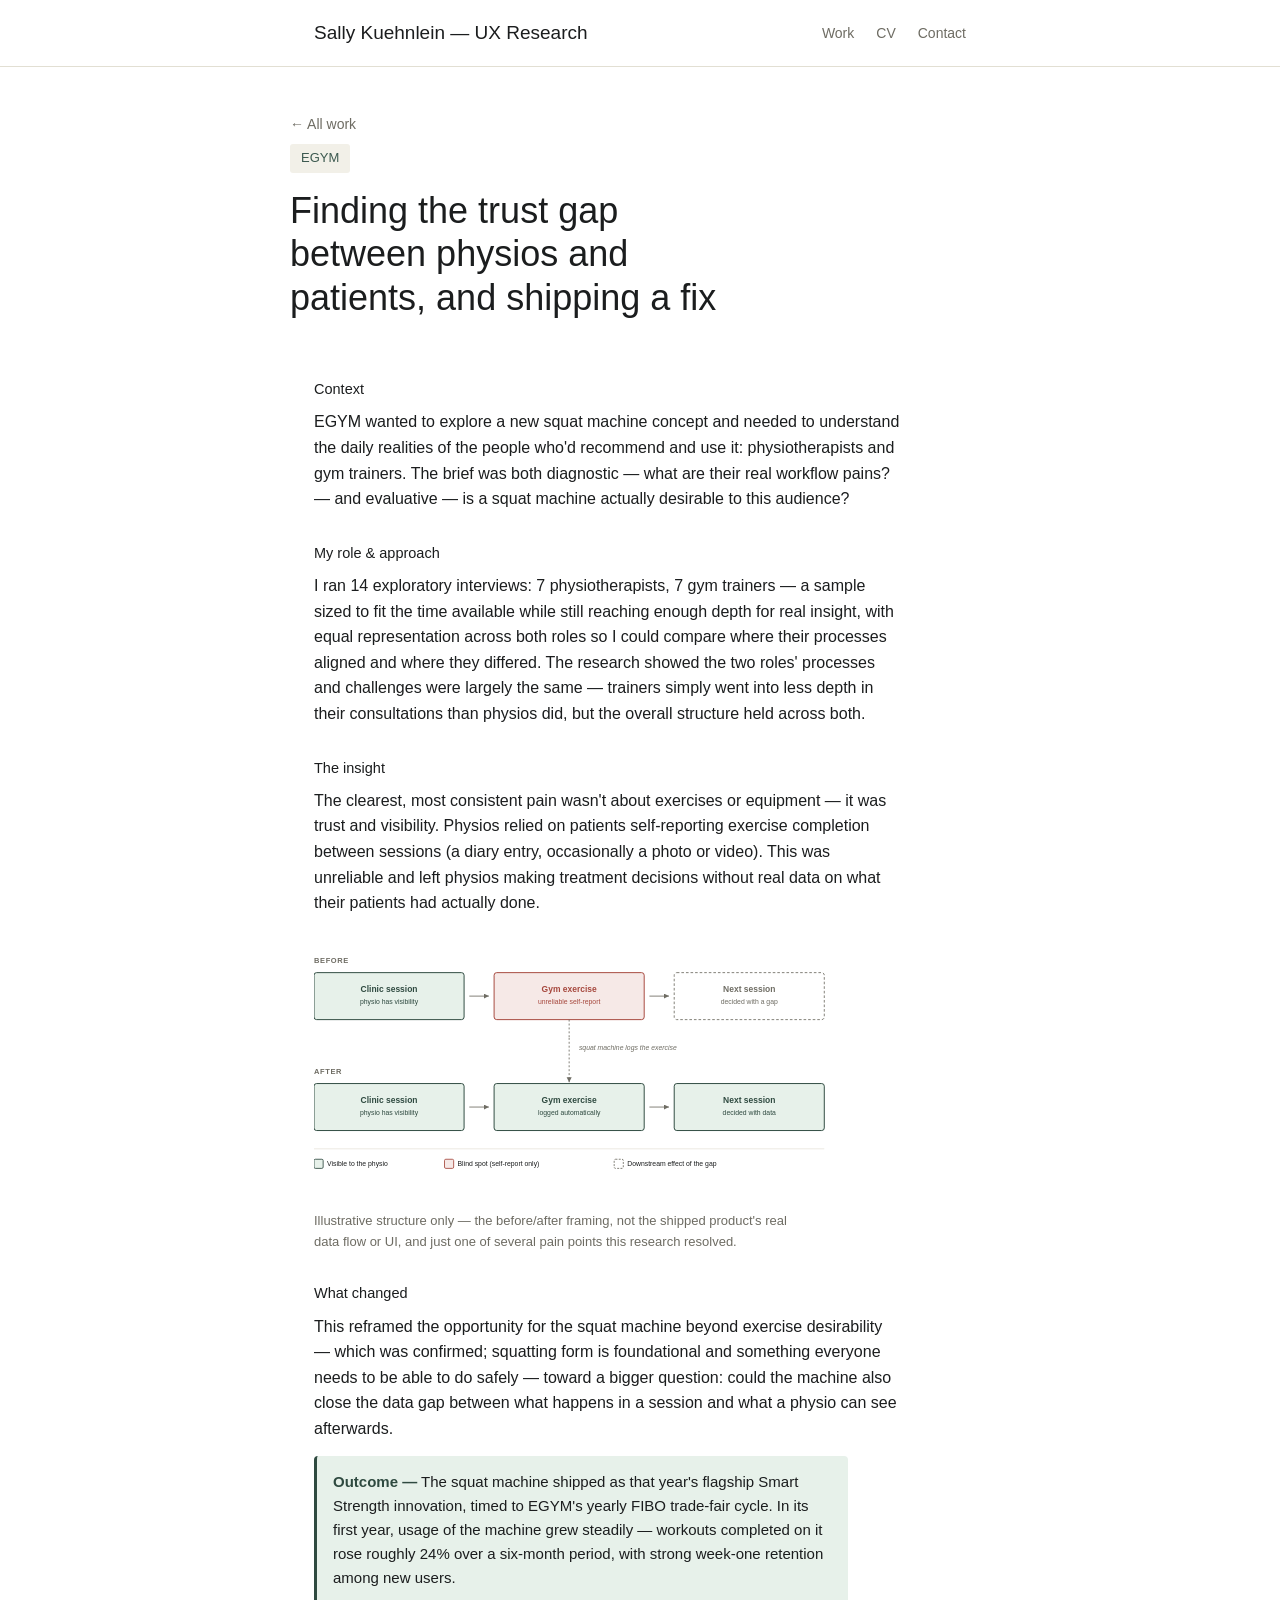
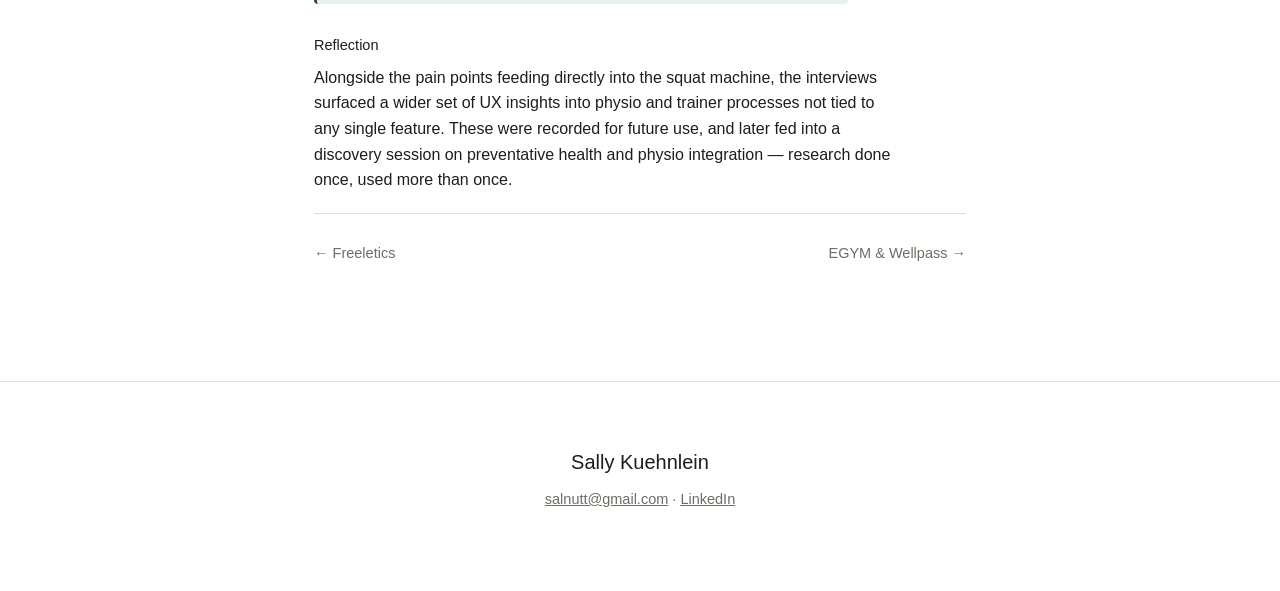
==== commit 0ed53b8c: "Note that the diagram shows one of several resolved pain points Co-Authored-By: Claude Sonnet 5 <nor" ====
--- a/work/egym-physios.html
+++ b/work/egym-physios.html
@@ -94,7 +94,7 @@
         <rect x="460" y="336" width="14" height="14" rx="2" fill="var(--bg)" stroke="var(--muted)" stroke-width="1.3" stroke-dasharray="3 2"/>
         <text x="480" y="347" font-size="10.5" fill="var(--ink)">Downstream effect of the gap</text>
       </svg>
-      <figcaption>Illustrative structure only — the before/after framing, not the shipped product's real data flow or UI.</figcaption>
+      <figcaption>Illustrative structure only — the before/after framing, not the shipped product's real data flow or UI, and just one of several pain points this research resolved.</figcaption>
     </figure>
 
     <h3 class="sub">What changed</h3>
